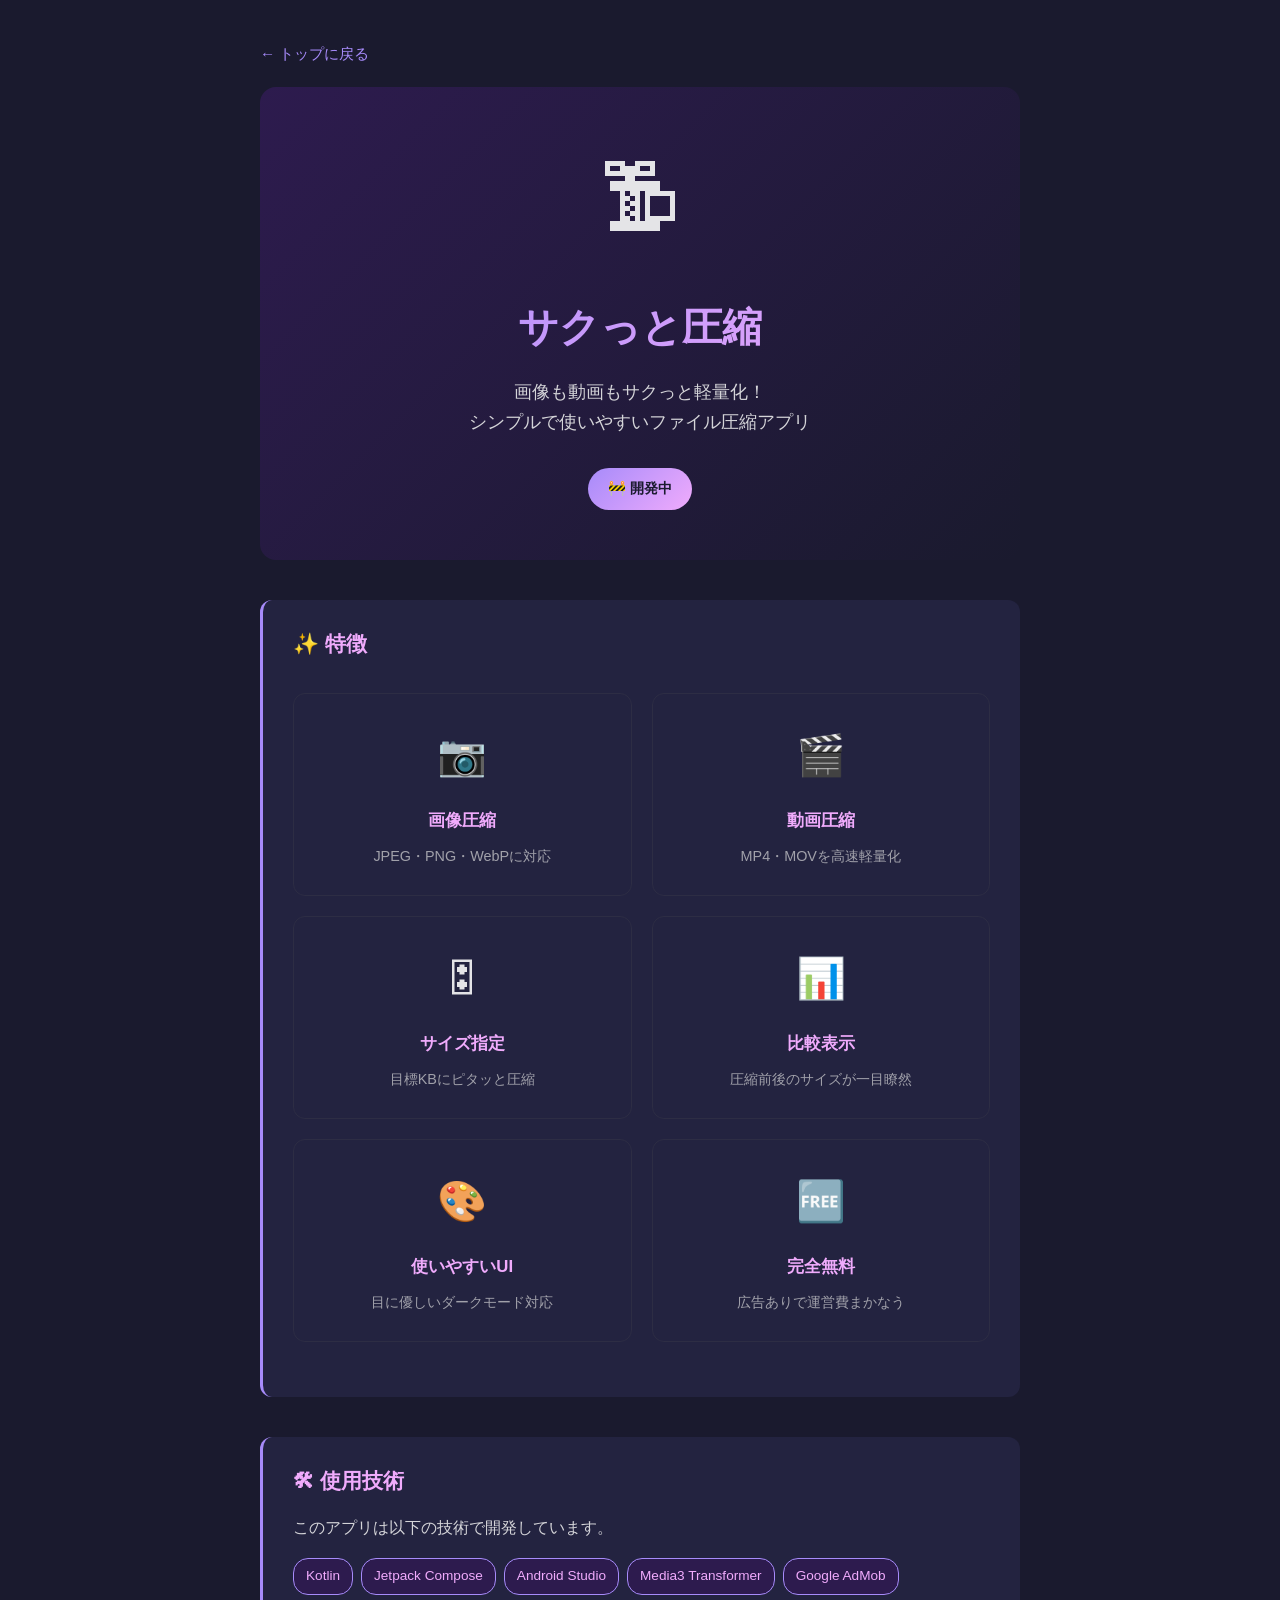
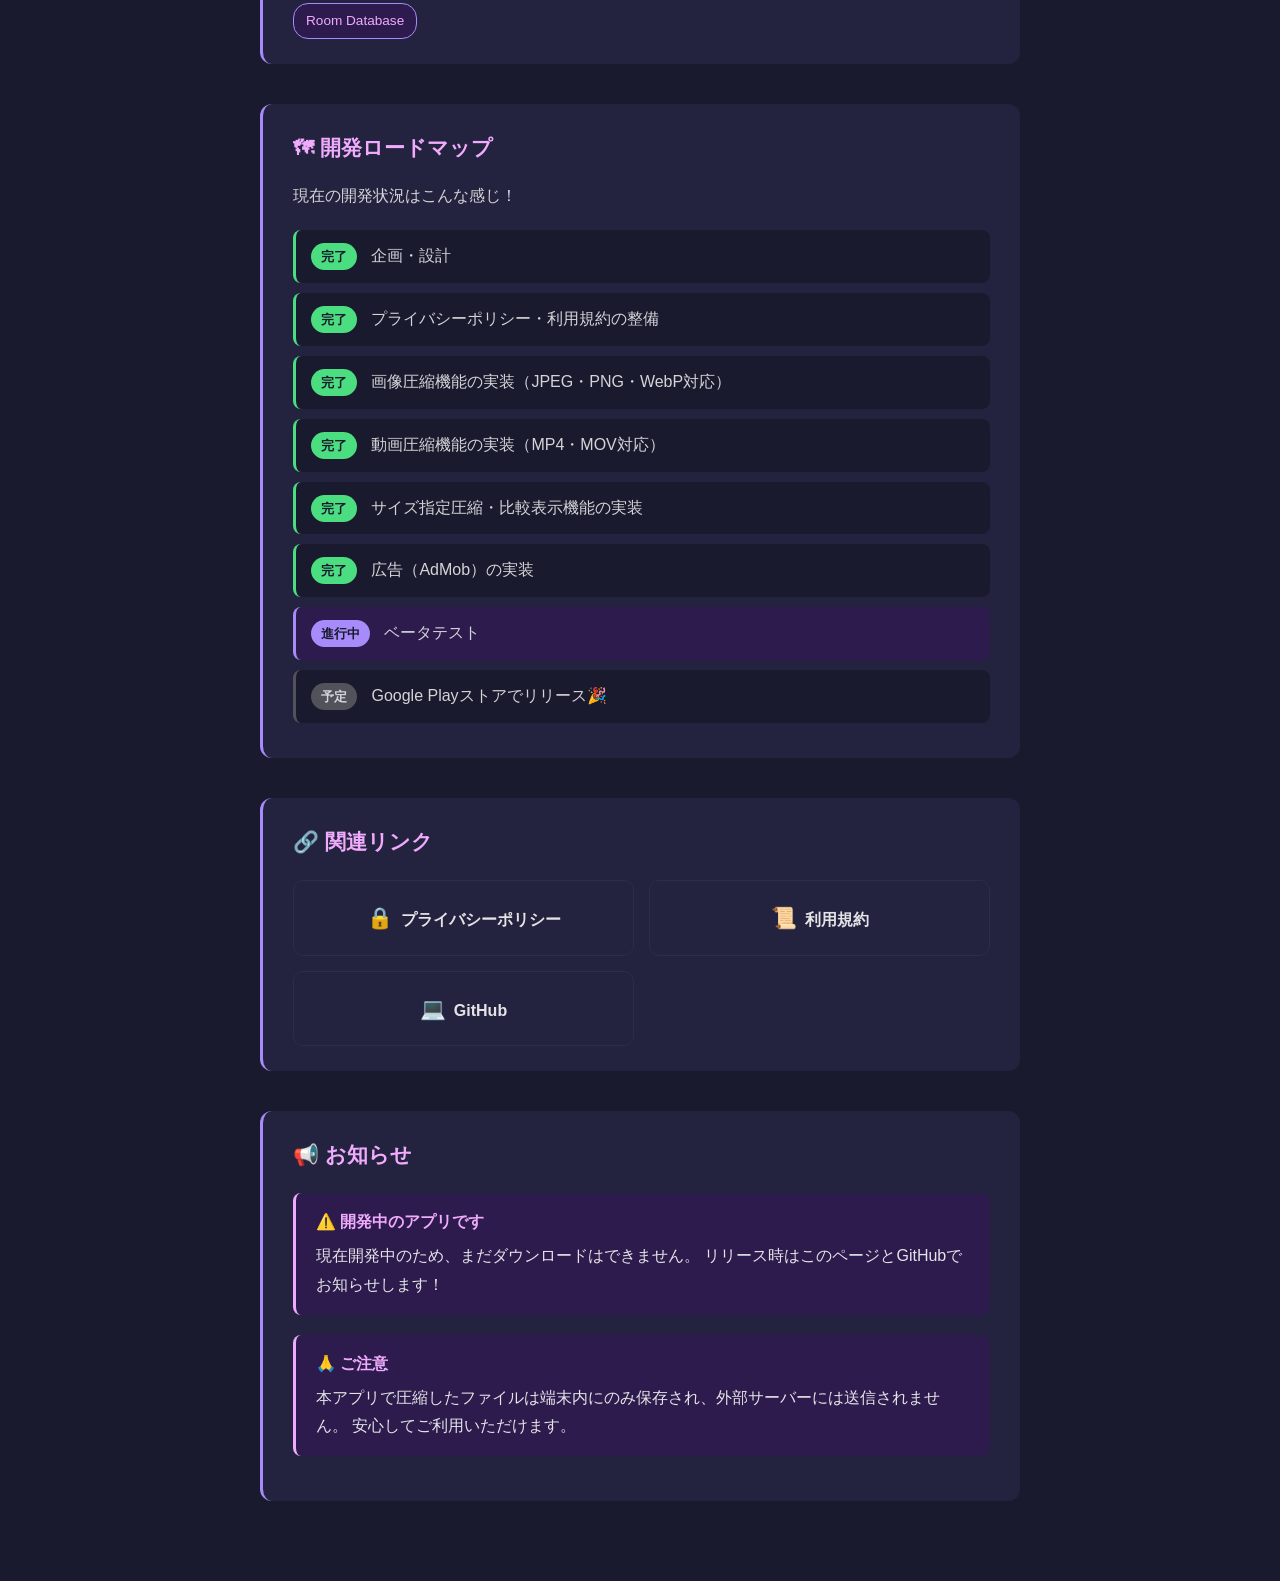
==== SakuAtsu/index.html @ 7ff74aac "「サクっと圧縮」追加" ====
<!doctype html>
<html lang="ja">
  <head>
    <meta charset="UTF-8" />
    <meta name="viewport" content="width=device-width, initial-scale=1.0" />
    <title>サクっと圧縮 - シンプル＆高機能なファイル軽量化アプリ</title>
    <meta
      name="description"
      content="画像も動画もサクっと軽量化！サイズ指定で狙った容量にピタッと圧縮できるAndroidアプリ。SNS共有やストレージ節約に最適。"
    />
    <link rel="stylesheet" href="../assets/style.css" />
    <link rel="stylesheet" href="../assets/naro-reader.css" />
  </head>
  <body>
    <div class="container">
      <a href="../" class="back">← トップに戻る</a>

      <!-- ヒーローセクション -->
      <div class="hero">
        <span class="hero-icon">🗜</span>
        <h1>サクっと圧縮</h1>
        <p class="hero-desc">
          画像も動画もサクっと軽量化！<br />
          シンプルで使いやすいファイル圧縮アプリ
        </p>
        <span class="status-badge dev">🚧 開発中</span>
      </div>

      <main>
        <!-- アプリの特徴 -->
        <section>
          <h2>✨ 特徴</h2>
          <div class="features">
            <div class="feature">
              <span class="feature-icon">📷</span>
              <h3>画像圧縮</h3>
              <p>JPEG・PNG・WebPに対応</p>
            </div>
            <div class="feature">
              <span class="feature-icon">🎬</span>
              <h3>動画圧縮</h3>
              <p>MP4・MOVを高速軽量化</p>
            </div>
            <div class="feature">
              <span class="feature-icon">🎛</span>
              <h3>サイズ指定</h3>
              <p>目標KBにピタッと圧縮</p>
            </div>
            <div class="feature">
              <span class="feature-icon">📊</span>
              <h3>比較表示</h3>
              <p>圧縮前後のサイズが一目瞭然</p>
            </div>
            <div class="feature">
              <span class="feature-icon">🎨</span>
              <h3>使いやすいUI</h3>
              <p>目に優しいダークモード対応</p>
            </div>
            <div class="feature">
              <span class="feature-icon">🆓</span>
              <h3>完全無料</h3>
              <p>広告ありで運営費まかなう</p>
            </div>
          </div>
        </section>

        <section>
          <h2>🛠 使用技術</h2>
          <p>このアプリは以下の技術で開発しています。</p>
          <div class="tech-stack">
            <span class="tech-tag">Kotlin</span>
            <span class="tech-tag">Jetpack Compose</span>
            <span class="tech-tag">Android Studio</span>
            <span class="tech-tag">Media3 Transformer</span>
            <span class="tech-tag">Google AdMob</span>
            <span class="tech-tag">Room Database</span>
          </div>
        </section>

        <section>
          <h2>🗺 開発ロードマップ</h2>
          <p>現在の開発状況はこんな感じ！</p>
          <ul class="roadmap">
            <li class="done">
              <span class="roadmap-status status-done">完了</span>
              企画・設計
            </li>
            <li class="done">
              <span class="roadmap-status status-done">完了</span>
              プライバシーポリシー・利用規約の整備
            </li>
            <li class="done">
              <span class="roadmap-status status-done">完了</span>
              画像圧縮機能の実装（JPEG・PNG・WebP対応）
            </li>
            <li class="done">
              <span class="roadmap-status status-done">完了</span>
              動画圧縮機能の実装（MP4・MOV対応）
            </li>
            <li class="done">
              <span class="roadmap-status status-done">完了</span>
              サイズ指定圧縮・比較表示機能の実装
            </li>
            <li class="done">
              <span class="roadmap-status status-done">完了</span>
              広告（AdMob）の実装
            </li>
            <li class="now">
              <span class="roadmap-status status-now">進行中</span>
              ベータテスト
            </li>
            <li>
              <span class="roadmap-status status-todo">予定</span>
              Google Playストアでリリース🎉
            </li>
          </ul>
        </section>

        <!-- リンク集 -->
        <section>
          <h2>🔗 関連リンク</h2>
          <div class="links-grid">
            <a href="privacy.html" class="link-btn">
              <span class="link-btn-icon">🔒</span>プライバシーポリシー
            </a>
            <a href="terms.html" class="link-btn">
              <span class="link-btn-icon">📜</span>利用規約
            </a>
            <a
              href="https://github.com/matatabi234"
              target="_blank"
              rel="noopener"
              class="link-btn"
            >
              <span class="link-btn-icon">💻</span>GitHub
            </a>
          </div>
        </section>

        <!-- お知らせ -->
        <section>
          <h2>📢 お知らせ</h2>
          <div class="notice">
            <strong>⚠️ 開発中のアプリです</strong>
            現在開発中のため、まだダウンロードはできません。
            リリース時はこのページとGitHubでお知らせします！
          </div>
          <div class="notice">
            <strong>🙏 ご注意</strong>
            本アプリで圧縮したファイルは端末内にのみ保存され、外部サーバーには送信されません。
            安心してご利用いただけます。
          </div>
        </section>
      </main>
    </div>
  </body>
</html>
---- assets/style.css ----
/* ===== リセット & 基本 ===== */
* {
  margin: 0;
  padding: 0;
  box-sizing: border-box;
}

body {
  font-family: -apple-system, BlinkMacSystemFont, "Hiragino Sans", "Noto Sans JP", sans-serif;
  background: #1a1a2e;
  color: #e4e4e7;
  line-height: 1.8;
  min-height: 100vh;
}

/* ===== コンテナ ===== */
.container {
  max-width: 800px;
  margin: 0 auto;
  padding: 40px 20px;
}

/* ===== ヘッダー ===== */
header {
  text-align: center;
  margin-bottom: 60px;
  padding-bottom: 30px;
  border-bottom: 1px solid #2d2d44;
}

h1 {
  font-size: 2.2rem;
  background: linear-gradient(135deg, #a78bfa, #f0abfc);
  -webkit-background-clip: text;
  -webkit-text-fill-color: transparent;
  background-clip: text;
  margin-bottom: 10px;
  font-weight: 700;
}

.subtitle {
  color: #a1a1aa;
  font-size: 1rem;
}

.updated {
  color: #71717a;
  font-size: 0.9rem;
  margin-bottom: 30px;
  text-align: right;
}

/* ===== ナビゲーション ===== */
.back {
  display: inline-block;
  color: #a78bfa;
  text-decoration: none;
  margin-bottom: 20px;
  font-size: 0.95rem;
  transition: color 0.2s;
}

.back:hover {
  color: #f0abfc;
}

/* ===== セクション ===== */
section {
  margin-bottom: 40px;
  background: #232340;
  padding: 25px 30px;
  border-radius: 12px;
  border-left: 3px solid #a78bfa;
}

h2 {
  color: #f0abfc;
  font-size: 1.3rem;
  margin-bottom: 15px;
  font-weight: 600;
}

h3 {
  color: #c4b5fd;
  font-size: 1.1rem;
  margin: 15px 0 10px;
}

p {
  margin-bottom: 12px;
  color: #d4d4d8;
}

ul, ol {
  margin: 10px 0 15px 25px;
  color: #d4d4d8;
}

li {
  margin-bottom: 8px;
}

strong {
  color: #f0abfc;
  font-weight: 600;
}

a {
  color: #a78bfa;
  text-decoration: none;
  transition: color 0.2s;
}

a:hover {
  color: #f0abfc;
  text-decoration: underline;
}

/* ===== アプリカード（ポータル用） ===== */
.app-grid {
  display: grid;
  grid-template-columns: repeat(auto-fill, minmax(280px, 1fr));
  gap: 20px;
  margin-top: 30px;
}

.app-card {
  background: #232340;
  padding: 25px;
  border-radius: 12px;
  border: 1px solid #2d2d44;
  transition: transform 0.2s, border-color 0.2s;
  display: block;
  color: inherit;
}

.app-card:hover {
  transform: translateY(-4px);
  border-color: #a78bfa;
  text-decoration: none;
}

.app-card h3 {
  color: #f0abfc;
  margin-bottom: 10px;
  font-size: 1.2rem;
}

.app-card p {
  color: #a1a1aa;
  font-size: 0.95rem;
  margin: 0;
}

.app-icon {
  font-size: 2.5rem;
  margin-bottom: 15px;
  display: block;
}

/* ===== バッジ ===== */
.badge {
  display: inline-block;
  padding: 4px 12px;
  background: #a78bfa;
  color: #1a1a2e;
  border-radius: 20px;
  font-size: 0.8rem;
  font-weight: 600;
  margin-left: 8px;
}

.badge-coming {
  background: #52525b;
  color: #d4d4d8;
}

/* ===== フッター ===== */
footer {
  text-align: center;
  margin-top: 60px;
  padding-top: 30px;
  border-top: 1px solid #2d2d44;
  color: #71717a;
  font-size: 0.9rem;
}

footer a {
  margin: 0 10px;
}

/* ===== スマホ対応 ===== */
@media (max-width: 600px) {
  .container {
    padding: 20px 15px;
  }
  
  h1 {
    font-size: 1.7rem;
  }
  
  h2 {
    font-size: 1.15rem;
  }
  
  section {
    padding: 20px;
  }
}

/* ===== 強調ボックス ===== */
.notice {
  background: #2d1b4e;
  border-left: 3px solid #f0abfc;
  padding: 15px 20px;
  border-radius: 8px;
  margin: 20px 0;
}

.notice strong {
  display: block;
  margin-bottom: 5px;
}
---- assets/naro-reader.css ----
.hero {
  text-align: center;
  padding: 40px 20px 50px;
  background: linear-gradient(135deg, #2d1b4e 0%, #1a1a2e 100%);
  border-radius: 16px;
  margin-bottom: 40px;
}

.hero-icon {
  font-size: 5rem;
  margin-bottom: 20px;
  display: block;
}

.hero h1 {
  font-size: 2.5rem;
  margin-bottom: 15px;
}

.hero-desc {
  color: #d4d4d8;
  font-size: 1.1rem;
  max-width: 500px;
  margin: 0 auto 30px;
  line-height: 1.7;
}

/* ステータスバッジ */
.status-badge {
  display: inline-block;
  padding: 8px 20px;
  background: #52525b;
  color: #d4d4d8;
  border-radius: 30px;
  font-size: 0.9rem;
  font-weight: 600;
}

.status-badge.dev {
  background: linear-gradient(135deg, #a78bfa, #f0abfc);
  color: #1a1a2e;
}

/* 機能カードグリッド */
.features {
  display: grid;
  grid-template-columns: repeat(auto-fill, minmax(220px, 1fr));
  gap: 20px;
  margin: 30px 0;
}

.feature {
  background: #232340;
  padding: 25px 20px;
  border-radius: 12px;
  text-align: center;
  border: 1px solid #2d2d44;
  transition: transform 0.2s, border-color 0.2s;
}

.feature:hover {
  transform: translateY(-3px);
  border-color: #a78bfa;
}

.feature-icon {
  font-size: 2.5rem;
  margin-bottom: 15px;
  display: block;
}

.feature h3 {
  color: #f0abfc;
  font-size: 1.05rem;
  margin-bottom: 8px;
}

.feature p {
  color: #a1a1aa;
  font-size: 0.9rem;
  margin: 0;
}

/* リンクボタングリッド */
.links-grid {
  display: grid;
  grid-template-columns: 1fr 1fr;
  gap: 15px;
  margin-top: 20px;
}

.link-btn {
  display: block;
  padding: 18px 20px;
  background: #232340;
  border: 1px solid #2d2d44;
  border-radius: 10px;
  text-align: center;
  color: #e4e4e7;
  text-decoration: none;
  font-weight: 600;
  transition: all 0.2s;
}

.link-btn:hover {
  background: #2d2d44;
  border-color: #a78bfa;
  color: #f0abfc;
  text-decoration: none;
  transform: translateY(-2px);
}

.link-btn-icon {
  font-size: 1.3rem;
  margin-right: 8px;
}

/* ロードマップ */
.roadmap {
  list-style: none;
  margin: 20px 0 0 0;
  padding: 0;
}

.roadmap li {
  padding: 12px 15px;
  margin-bottom: 10px;
  background: #1a1a2e;
  border-radius: 8px;
  border-left: 3px solid #52525b;
  color: #d4d4d8;
}

.roadmap li.done {
  border-left-color: #4ade80;
}

.roadmap li.now {
  border-left-color: #a78bfa;
  background: #2d1b4e;
}

.roadmap-status {
  display: inline-block;
  font-size: 0.8rem;
  padding: 2px 10px;
  border-radius: 15px;
  margin-right: 10px;
  font-weight: 600;
}

.status-done {
  background: #4ade80;
  color: #1a1a2e;
}

.status-now {
  background: #a78bfa;
  color: #1a1a2e;
}

.status-todo {
  background: #52525b;
  color: #d4d4d8;
}

/* スクリーンショット表示エリア（将来用） */
.screenshots {
  display: grid;
  grid-template-columns: repeat(auto-fit, minmax(200px, 1fr));
  gap: 15px;
  margin: 25px 0;
}

.screenshot {
  background: #1a1a2e;
  border-radius: 12px;
  padding: 15px;
  text-align: center;
  border: 1px solid #2d2d44;
}

.screenshot img {
  width: 100%;
  border-radius: 8px;
  margin-bottom: 10px;
}

.screenshot-caption {
  color: #a1a1aa;
  font-size: 0.85rem;
}

/* 技術スタック表示 */
.tech-stack {
  display: flex;
  flex-wrap: wrap;
  gap: 8px;
  margin-top: 15px;
}

.tech-tag {
  display: inline-block;
  padding: 5px 12px;
  background: #2d1b4e;
  color: #f0abfc;
  border-radius: 15px;
  font-size: 0.85rem;
  font-weight: 500;
  border: 1px solid #a78bfa;
}

/* スマホ対応 */
@media (max-width: 600px) {
  .hero h1 {
    font-size: 1.8rem;
  }
  
  .hero-icon {
    font-size: 4rem;
  }
  
  .hero-desc {
    font-size: 1rem;
  }
  
  .links-grid {
    grid-template-columns: 1fr;
  }
  
  .features {
    grid-template-columns: 1fr 1fr;
    gap: 12px;
  }
  
  .feature {
    padding: 20px 15px;
  }
  
  .feature-icon {
    font-size: 2rem;
  }
}
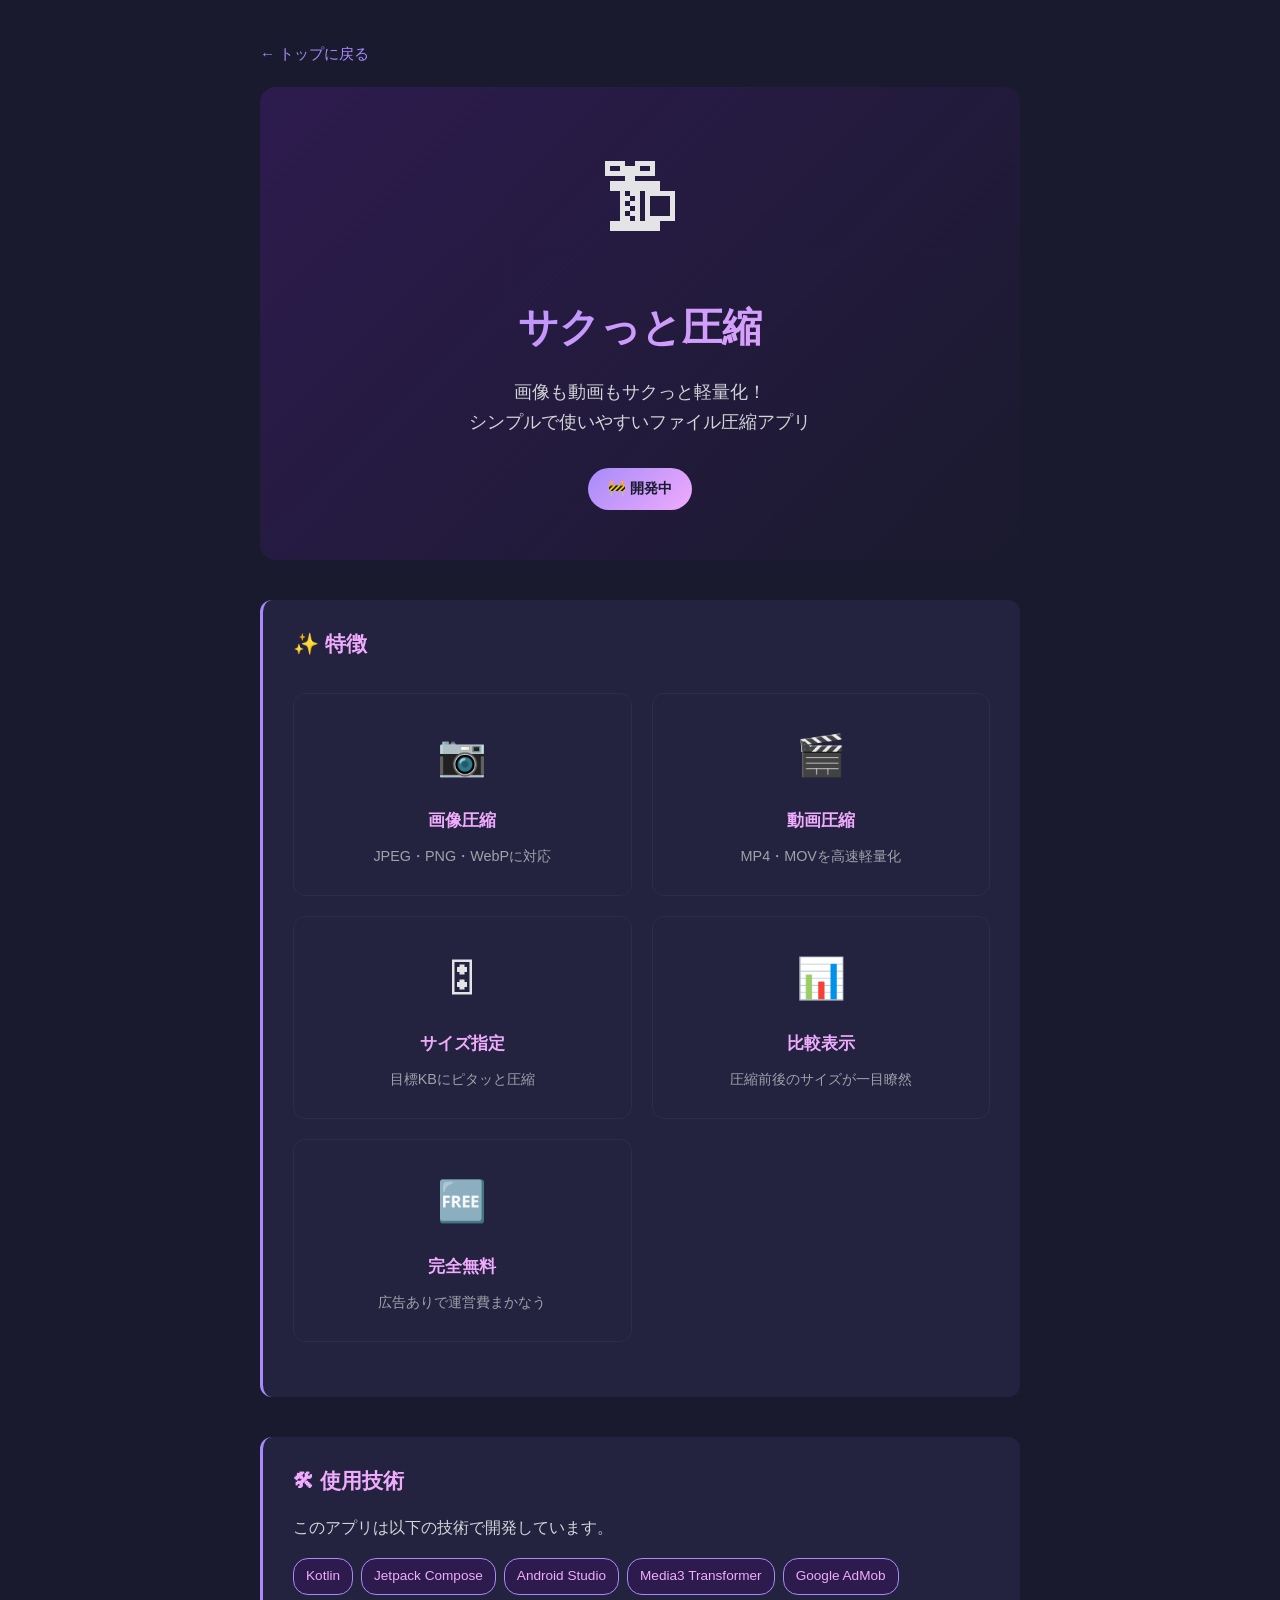
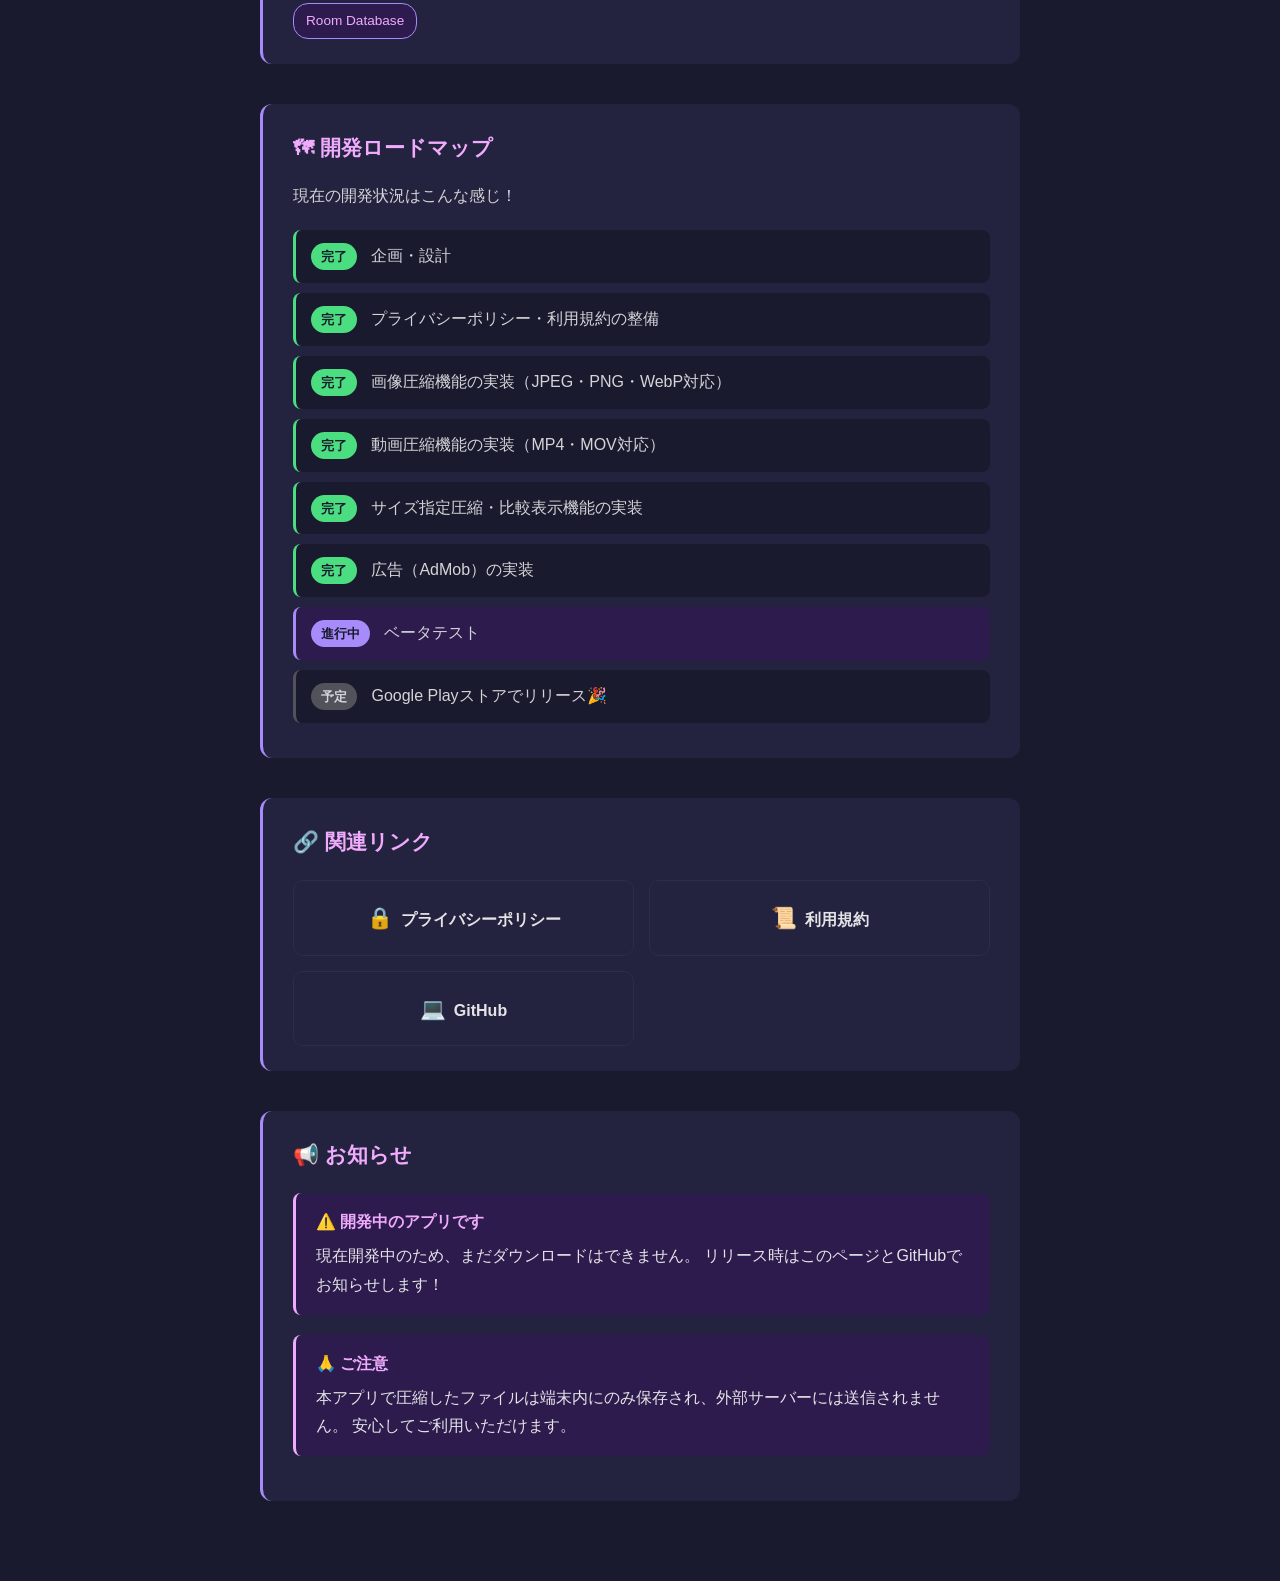
==== commit 8aa0ec6c: "文字修正" ====
--- a/SakuAtsu/index.html
+++ b/SakuAtsu/index.html
@@ -50,11 +50,6 @@
               <span class="feature-icon">📊</span>
               <h3>比較表示</h3>
               <p>圧縮前後のサイズが一目瞭然</p>
-            </div>
-            <div class="feature">
-              <span class="feature-icon">🎨</span>
-              <h3>使いやすいUI</h3>
-              <p>目に優しいダークモード対応</p>
             </div>
             <div class="feature">
               <span class="feature-icon">🆓</span>
